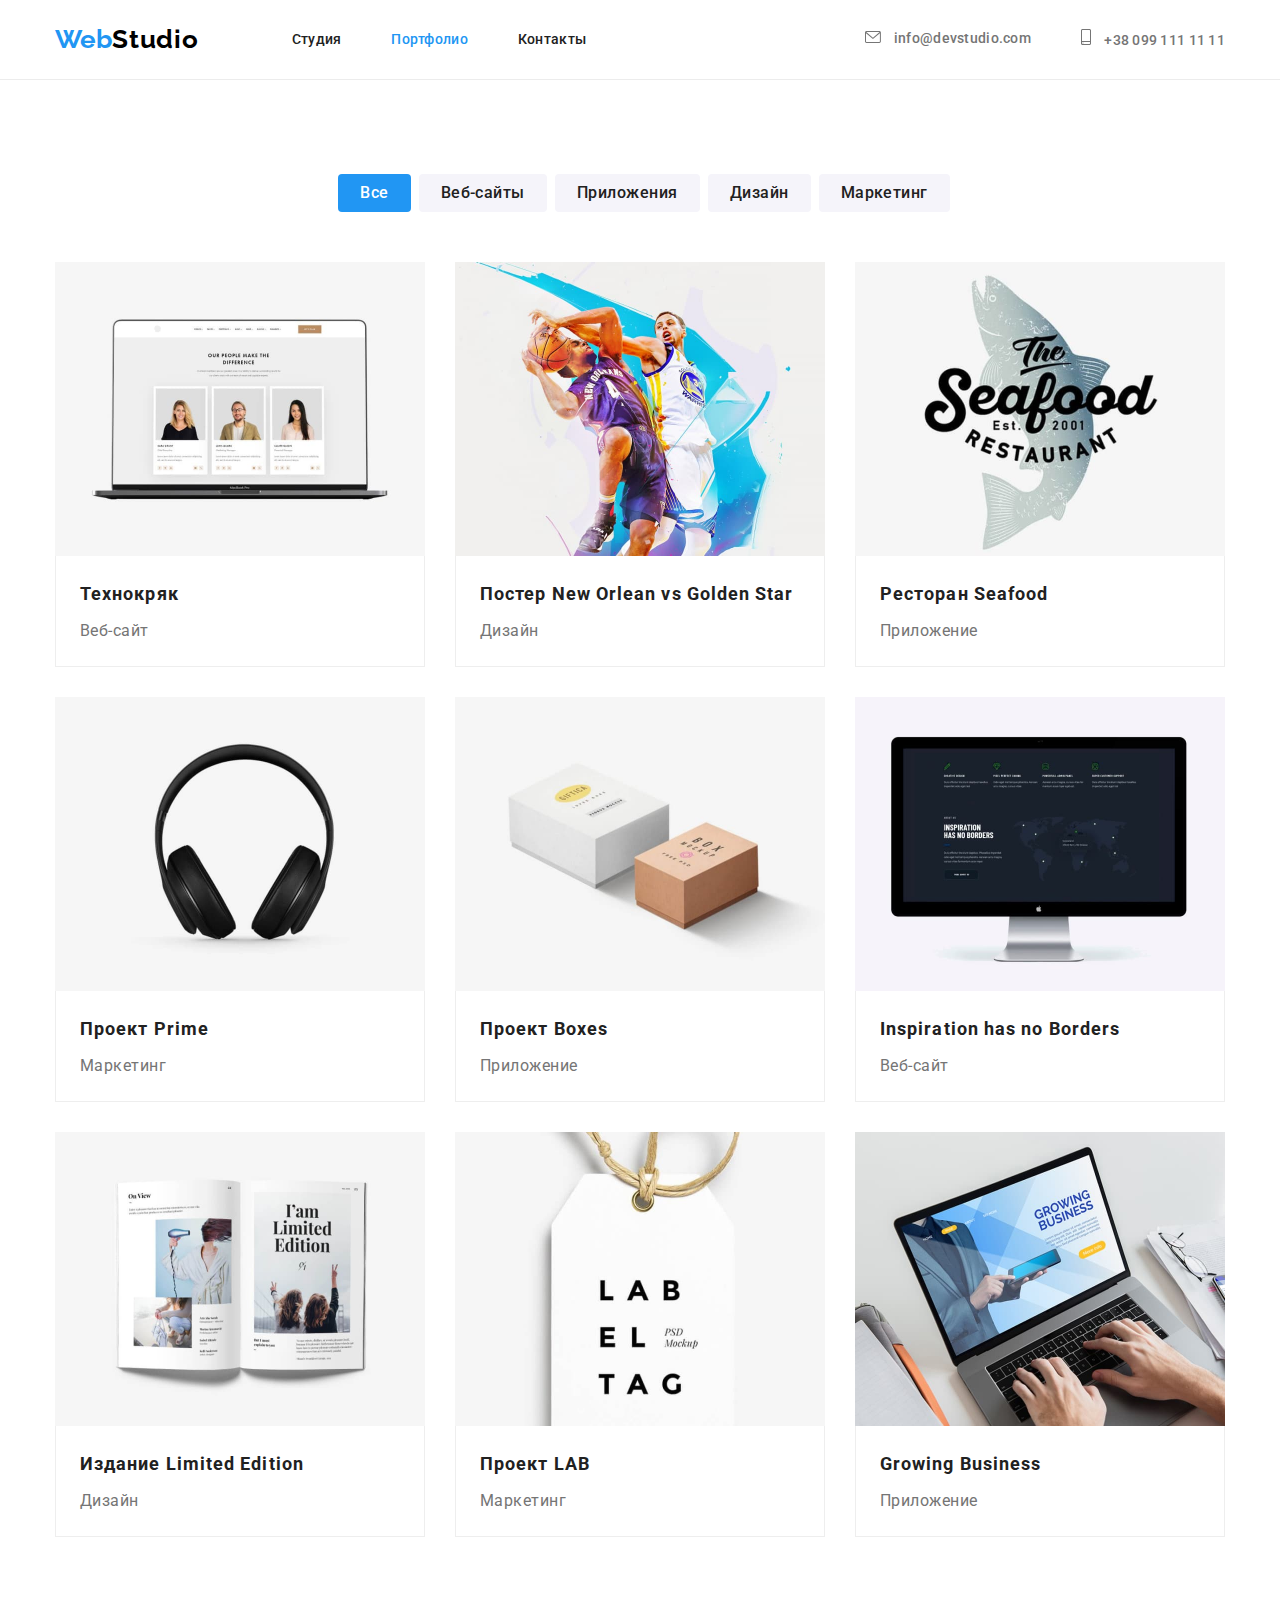
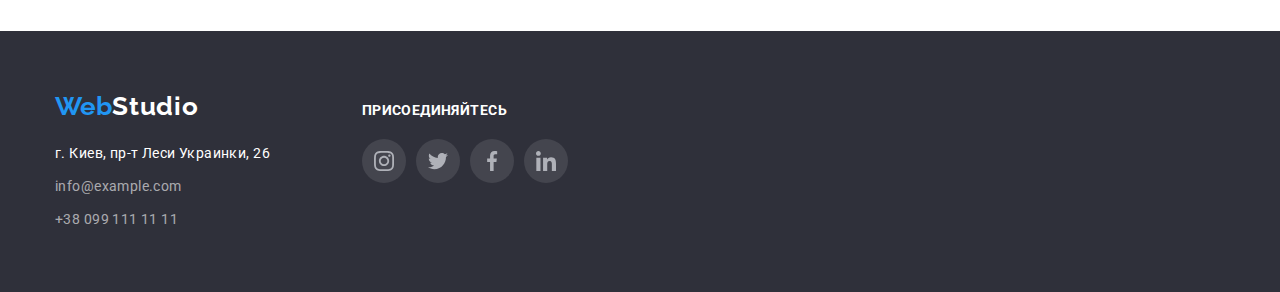
==== portfolio.html @ baddce09 "ss" ====
<!DOCTYPE html>
<html lang="en">
<head>
    <meta charset="UTF-8">
    <meta http-equiv="X-UA-Compatible" content="IE=edge">
    <meta name="viewport" content="width=device-width, initial-scale=1.0">
    <title>Portfolio</title>
    <link href="https://fonts.googleapis.com/css2?family=Raleway:wght@700&family=Roboto:wght@400;500;700;900&display=swap"
        rel="stylesheet">
        <link rel="stylesheet" href="https://cdnjs.cloudflare.com/ajax/libs/modern-normalize/1.1.0/modern-normalize.min.css">
    <link rel="stylesheet" href="./styles/style.css">
</head>
<body>
    <!---------------- header ------------------>
    
<header class="header">
    <div class="container container-header">

        <nav class="header-nav">
            <a href="./index.html" class="header-logo-color"> Web<span class="header-logo-black">Studio</span></a>
            <ul class="header-list list">

                <li class="header-item"> <a class="header-link" href="index.html">Студия</a></li>
                <li class="header-item"> <a class="header-link-another" href="./portfolio.html">Портфолио</a></li>
                <li class="header-item"> <a class="header-link" href="./index.html">Контакты</a></li>
            </ul>
        </nav>
        <div class="header-contacts">
        
            <ul class="header-content list">
                <li>
        
                    <a class="header-mailto" href="mailto:info@devstudio.com">
        
        
                        <svg class="svg-mailto" width="16" height="12">
                            <use href="./image/symbol-defs.svg#icon-envelope">
        
                            </use>
                        </svg>
                        info@devstudio.com</a>
                </li>
        
                <li class="dada">
                    <a class="header-tel " href="tel:+38 099 111 11 11">
        
                        <svg class="svg-tel" width="10" height="16">
                            <use href="./image/symbol-defs.svg#icon-smartphone">
        
                            </use>
                        </svg>
                        +38 099 111 11 11
                    </a>
                </li>
            </ul>
        </div>


    </div>
</header>


        <main>
            <!-------------- -SELECTION-PORTFOLIO-------------->
            
            <section class="section-portfolio">
                <div class="container">
                    <h1 hidden>Примеры работ</h1>
                    
                    <ul class="btn-item list">
                        <li class="btn-items"><button type="button" class="btn-list-another">Все</button></li>
                        <li class="btn-items"><button type="button" class="btn-list">Веб-сайты</button></li>
                        <li class="btn-items"><button type="button" class="btn-list">Приложения</button></li>
                        <li class="btn-items"><button type="button" class="btn-list">Дизайн</button></li>
                        <li class="btn-items"><button type="button" class="btn-list">Маркетинг</button></li>
                    </ul>
                    <ul class=" main-style list">
                        
                        <li class="main-heading">
        
                            <a href="" class="main-link">
                                <img  src="./image/image(0).jpg" alt="Список людей" width="370">
                                <div class="div-link">
                                    <h2 class="main-title">Технокряк</h2>
                                    <p class="main-text">Веб-сайт</p>
                                </div>
                                
                            </a>
                        </li>
                        <li class="main-heading">
                            <a href="" class="main-link">
                                <img src="./image/image (1).jpg" alt="Постер New Orlean vs Golden Star" width="370">
                                <div class="div-link">
                                    <h2 class="main-title">Постер <span lang="en">New Orlean vs Golden Star</span></h2>
                                    <p class="main-text">Дизайн</p>
                                </div>
                                
                            </a>
                        </li>
                        <li class="main-heading">
                            <a href="" class="main-link">
                                <img src="./image/image (2).jpg" alt="Пример работы ресторан Seafood" width="370">
                                <div class="div-link">
                                    <h2 class="main-title">Ресторан <span lang="en">Seafood</span></h2>
                                    <p class="main-text">Приложение</p>
                                </div>
                                
                            </a>
                        </li>
                        <li class="main-heading">
                            <a href="" class="main-link">
                                <img src="./image/image (3).jpg" alt="Наушники" width="370">
                                <div class="div-link">
                                    <h2 class="main-title">Проект <span lang="en">Prime</span></h2>
                                    <p class="main-text">Маркетинг</p>
                                </div>
                                
                            </a>
                        </li>
                        <li class="main-heading">
                            <a href="" class="main-link">
                                <img src="./image/image (4).jpg" alt=" Boxes" width="370">
                                <div class="div-link">
                                    <h2 class="main-title">Проект <span lang="en">Boxes</span></h2>
                                    <p class="main-text">Приложение</p>
                                </div>
                                
                            </a>
                        </li>
                        <li class="main-heading">
                            <a href="" class="main-link">
                                <img src="./image/image (5).jpg" alt=" Проект Inspiration has no Borders" width="370">
                                <div class="div-link">
                                    <h2 lang="en" class="main-title">Inspiration has no Borders</h2>
                                    <p class="main-text">Веб-сайт</p>
                                </div>
                               
                            </a>
                        </li>
                        <li class="main-heading">
                            <a href="" class="main-link">
                                <img src="./image/image (6).jpg" alt=" Проект Издание Limited Edition" width="370">
                                <div class="div-link">
                                    <h2 class="main-title">Издание <span lang="en">Limited Edition</span></h2>
                                    <p class="main-text">Дизайн</p>
                                </div>
                                
                            </a>
                        </li>
                        <li class="main-heading">
                            <a href="" class="main-link">
                                <img src="./image/image (7).jpg" alt="Проект LAB" width="370">
                                <div class="div-link">
                                    <h2 class="main-title">Проект <span lang="en">LAB</span></h2>
                                    <p class="main-text">Маркетинг</p>
                                </div>
                                
                            </a>
                        </li>
                        <li class="main-heading">
                            <a href="" class="main-link">
                                <img src="./image/image (8).jpg" alt=" Проект Growing Business" width="370">
                                <div class="div-link">
                                    <h2 lang="en" class="main-title">Growing Business</h2>
                                    <p class="main-text">Приложение</p>
                                </div>
                                
                            </a>
                        </li>
                    </ul>

                </div>
               

<!------------------SELECTION-PORTFOLIO---one-------------->


            
            </section>
        </main>

<footer class="footer">
    <div class="div-content container">
        <div class=" footer-divs">

            <a href="./index.html" class="header-logo-color">Web<span class="header-logo-color-white">Studio</span></a>

            <address class="footer-address">
                <ul class="footer-list list">
                    <li class="footer-items"><a class="footer-item" href="">г. Киев, пр-т Леси Украинки, 26</a></li>
                    <li class="footer-item"><a class="footer-mailto" href="mailto:info@example.com">info@example.com</a>
                    </li>
                    <li class="footer-item"><a class="footer-tel" href="tel:+38 099 111 11 11">+38 099 111 11 11</a>
                    </li>
                </ul>
            </address>

        </div>





        <div class="footer-div ">

            <h4 class="footer-content">присоединяйтесь</h4>
            <ul class="ul-subtitle-icons  list">
                <li class="li-subtitle-icon">
                    <a href="" class="a-subtitle-icon">
                        <svg class="svg-subtitle-icon" width="20" height="20">
                            <use href="./image/symbol-defs.svg#icon-instagram-2"></use>
                        </svg>
                    </a>
                </li>
                <li class="li-subtitle-icon">
                    <a href="" class="a-subtitle-icon">
                        <svg class="svg-subtitle-icon" width="20" height="20">
                            <use href="./image/symbol-defs.svg#icon-twitter"></use>
                        </svg>

                    </a>
                </li>
                <li class="li-subtitle-icon">
                    <a href="" class="a-subtitle-icon">
                        <svg class="svg-subtitle-icon" width="20" height="20">
                            <use href="./image/symbol-defs.svg#icon-facebook-1"></use>
                        </svg>


                    </a>
                </li>
                <li class="li-subtitle-icon">
                    <a href="" class="a-subtitle-icon">
                        <svg class="svg-subtitle-icon" width="20" height="20">
                            <use href="./image/symbol-defs.svg#icon-linkedin-1"></use>
                        </svg>

                    </a>
                </li>

            </ul>

        </div>






    </div>


</footer>


</body>
</body>
</html>
---- styles/style.css ----
:root {
    --header-color: #000000;
    --first-title-color: #212121;
    --second-title-color: #757575;
    --first-btn-color: #2196f3;
    --second-btn-color: #ffffff;
    --background-color: #2F303A;
    --background-color-next: #F5F4FA;
}
p, 
h1,
h2,
h3,
h4,
h5,
h6,
ul {
    margin: 0;
    padding: 0;
}

body {
    margin: 0;
    font-family: "Roboto", sans-serif;
}

a {
    text-decoration: none;
}
img {
    display: block;
}
.list {
    list-style: none;
}
.container {
    width: 1200px;
    padding-left: 15px;
    padding-right: 15px;
    margin: 0 auto;

}



/* ---------------------------------------------HEADER------------------------------- */






.header {
    border-bottom-width: 1px;
    border-bottom-style: solid;
    border-bottom-color: #ECECEC;;
    
    padding-top:24px ;
    padding-bottom: 24px;
}

.header-logo-black {
    font-family: 'Raleway';
    font-style: normal;
    font-weight: 700;
    font-size: 26px;
    line-height: 1.19;
    letter-spacing: 0.03em;
    color: var(--header-color);
}

.header-logo-color-white {
font-family: 'Raleway';
font-style: normal;
font-weight: 700;
font-size: 26px;
line-height: 1.19;
letter-spacing: 0.03em;
color: var(--second-btn-color);
}


.header-logo-color {
    font-family: "Raleway";
    font-style: normal;
    font-weight: 700;
    margin-right: 93px;
    font-size: 26px;
    line-height: 1.19;
    color: var(--first-btn-color)
    
}

.header-link {
    font-weight: 500;
    font-size: 14px;
    line-height: 1.14;
    letter-spacing: 0.02em;
    color: var(--first-title-color);
}

.header-link-another {
    font-weight: 500;
    font-size: 14px;
    line-height: 1.14;
    letter-spacing: 0.02em;
    color: var(--first-btn-color);
}

.header-content, .header-list {
    display: flex;
}
 .container-header, .header-nav {
    display: flex;
    align-items: center;
    
}
.header-contacts {
    margin-left: auto;
}
.header-mailto {
    margin-right: 50px;
}
.header-item {
    margin-right: 50px;
}

.header-link:hover,
.header-link:focus,
.header-logo-black:hover,
.header-logo-black:focus,
.header-logo-color-white:hover,
.header-logo-color-white:focus
 {
    color: var(--first-btn-color);
}

.header-tel,
.header-mailto
 {
    font-weight: 500;
    font-size: 14px;
    line-height: 1.14;
    letter-spacing: 0.02em;
    color: var(--second-title-color);
}

.header-mailto:hover,
.header-tel:hover,
.header-mailto:focus,
.header-tel:focus, 
.header-logo-black:hover, 
.header-logo-black:focus
{
    color: var(--first-btn-color);
}

.svg-tel, .svg-mailto{
    fill: currentColor;
    

}

.svg-mailto, .svg-tel {
   margin-right:10px ;
}
   
 

/* ---------------------------------------------SELECTION-ONE----------------------- */

.selection-title {
    width: 696px;
    margin: 0 auto 30px;

    font-weight: 900;
    font-size: 44px;
    line-height: 1.36;
    text-align: center;
    letter-spacing: 0.06em;
    text-transform: uppercase;
    color: var(--second-btn-color);

}

.selection-btn {
font-family: inherit;
font-weight: 700;
font-size: 16px;
line-height: 1.9;
text-align: center;
letter-spacing: 0.06em;

cursor: pointer;
border: none;
border-radius: 4px;

padding: 10px 32px;
min-width: 200px;
display: block;
margin: 0 auto;

color: var(--second-btn-color);
background-color: var(--first-btn-color);
    
}

.btn-list
{
    
color: var(--first-title-color);
background-color: #F5F4FA;
}
.selection-one {
margin-left: auto;
margin-right: auto;
max-width: 1600px;
padding-top: 200px;
padding-bottom: 200px;
background-color: var(--background-color)
}

.selection-one {
    background-image:linear-gradient(
        to right,
        rgba(47, 48, 58, 0.4),
        rgba(47, 48, 58, 0.4)),
    url(../image/Img\ index\(4\).jpg);
    background-repeat: no-repeat;
    background-position: center;
}
/* --------------------------------------------SELECTION-TWO---------------------------------- */

.hero-title {
    
 margin-top: 0px;
   margin-bottom: 10px;

    font-weight: 700;
    font-size: 14px;
    line-height: 1.14;
    letter-spacing: 0.03em;
    text-transform: uppercase;
    color: var(--first-title-color);
}

.hero-text {
  
    font-weight: 400;
    font-size: 14px;
    line-height: 1.71;
    letter-spacing: 0.03em;
    color: var(--second-title-color);
}
.hero-item {
    width: 270px;
  
}
.selection-two {
   
padding-top: 94px;
padding-bottom: 94px;
   
}
.hero-list {
    
    display: flex; 
}
.hero-item:not(:last-child) {
margin-right: 30px;
}




.div-svg {
display: flex;
justify-content: center;
align-items: center;

width: 270px;
height: 120px;
margin-bottom: 30px;
border-radius: 4px;

background-color: var(--background-color-next);

}



/* ------------------------------------------------------------SELECTION-THREE---------------------------- */




.selection-three {
   
    padding-bottom: 94px;
}

.headline {
    
    margin-top: 0px;
    margin-bottom: 50px;
    font-weight: 700;
    font-size: 36px;
    line-height: 1.16;
    text-align: center;
    
    letter-spacing: 0.03em;
    color: var(--first-title-color);
}


.list-photo:not(:last-child) {
    
    margin-right: 30px;
}
.photo {
    
    display: flex;
}











/* ------------------------------------------SELECTION-FOUR--------------------------------------- */

.headline-four {
    
    
    margin-bottom: 50px;

    font-weight: 700;
    font-size: 36px;
    line-height: 1.16;
    text-align: center;
    
    letter-spacing: 0.03em;
    color: var(--first-title-color);
}

.subtitle-list {
    
     display: flex; 
}
.subtitle-icon:not(:last-child) {
    margin-right: 30px;
    
}

.div-text {
    padding-top: 30px;
    padding-bottom: 30px;
    
}
.headline-one
{
    padding-top: 94px;
    padding-bottom: 94px;
    background-color: var(--background-color-next);
}

.subtitle-icon {
    box-shadow: 0px 1px 3px rgba(0, 0, 0, 0.12),
    0px 1px 1px rgba(0, 0, 0, 0.14),
    0px 2px 1px rgba(0, 0, 0, 0.2);
    border-radius: 0px 0px 4px 4px;
    width: 270px;
    background-color: var(--second-btn-color);
}
.subtitle {
    margin-top: 0px;
    margin-bottom: 10px;
    font-weight: 500;
    font-size: 16px;
    line-height: 1.18;
    letter-spacing: 0.03em;
    color: var(--first-title-color);
    text-align: center;
}

.subtitle-text {
    
    font-size: 16px;
    line-height: 1.18;
    letter-spacing: 0.03em;
    color: var(--second-title-color);
    text-align: center;
    
}

.a-subtitle-icon {
    width: 44px;
    height: 44px;

    border-radius: 50%;
    display: flex;
    align-items: center;
    justify-content: center;
    color: #afb1b8;
   background: rgba(255, 255, 255, 0.1);
}
.ul-subtitle-icon
{
    margin-top: 16px;
    display: flex;
    justify-content: center;
}
.li-subtitle-icon + .li-subtitle-icon
{
    margin-left: 10px;
}
.svg-subtitle-icon {
   fill: currentColor;
   color: --;
}

.a-subtitle-icon:hover,
.a-subtitle-icon:focus {
    background-color: var(--first-btn-color);
    color: var(--second-btn-color);
}

.svg-footer {
    color: var(--second-btn-color);
}
/* ------------------SELECTION---FIFE------------- */


.section-fife {
    padding-top: 94px;
    padding-bottom: 94px;
}

.selection-client-list {
    display: flex;

}

.selection-client+.selection-client {
    margin-left: 30px;
}


.selection-icon {
    width: 170px;
    height: 92px;
    border: 1px solid #AFB1B8;
    border-radius: 4px;
    align-items: center;
    cursor: pointer;
    justify-content: center;
    display: flex;
    color: #afb1b8;

}

.selection-icon:hover,
.selection-icon:focus {
    color: var(--first-btn-color);
    border-color: var(--first-btn-color);
}

.selection-svg {
    fill: currentColor;
}




/* ----------------------------------------FOOTER------------------------------------- */









.footer {
  
    padding-top: 60px;
    padding-bottom: 60px;
    background-color: var(--background-color)
}


.footer-items, .footer-item:not(:last-child)
{margin-bottom: 9px;

}

.footer-item  {
    
    font-style: normal;
    font-size: 14px;
    line-height: 1.71;
    letter-spacing: 0.03em;
    color: var(--second-btn-color);
}
.footer-items {
    margin-top: 20px;
}
.footer-mailto {
    
    font-style: normal;
    font-size: 14px;
    line-height: 1.71;
    letter-spacing: 0.03em;
    color: rgba(255, 255, 255, 0.6);
}

.footer-tel {
    font-style: normal;
    font-size: 14px;
    line-height: 1.71;
    letter-spacing: 0.03em;
    color: rgba(255, 255, 255, 0.6);
}


.footer-mailto:hover,
.footer-mailto:focus,
.footer-tel:hover,
.footer-tel:focus {
    color: var(--first-btn-color);
}


.footer-content {
    
    margin-bottom: 20px;
    font-style: normal;
    font-weight: 700;
    font-size: 14px;
    line-height: 1.14;
    letter-spacing: 0.03em;
    text-transform: uppercase;
    color: var(--second-btn-color);
}


.footer-div {
    margin-left: 70px;
    height: 80px;
    justify-content: baseline;
    display: flex;
    flex-direction: column;

}


.ul-subtitle-icons {
    display: flex;
    justify-content: center;
}


.div-content {
    display: flex;
    align-items: baseline;
}

/* ------------------SELECTION-PORTFOLIO------------ */

.btn-list-another {
    font-family: inherit;
    font-style: normal;
    font-weight: 500;
    font-size: 16px;
    line-height: 1.62;
    text-align: center;
    letter-spacing: 0.03em;
    cursor: pointer;
    border: none;
    border-radius: 4px;
    padding: 6px 22px;
    background-color: var(--first-btn-color);
    color: var(--second-btn-color);
}


.btn-list {
    font-family: inherit;
    font-style: normal;
    font-weight: 500;
    font-size: 16px;
    line-height: 1.62;
    text-align: center;
    letter-spacing: 0.03em;
    cursor: pointer;
    border: none;
    border-radius: 4px;
    padding: 6px 22px;
    color: var(--first-title-color);
}
.btn-list:hover,
.btn-list:focus {
    background-color: var(--first-btn-color);
    color: var(--second-btn-color);
}


.btn-item, .btn-items + .btn-items {
    margin-left: 8px;
}


.btn-item {
    
    margin-top: 0;
    margin-bottom: 50px;
    display: flex;
    justify-content: center;
   
}
.main-style {

    display: flex;
    flex-wrap: wrap;

   
}
 

.main-heading{
    
margin-right: 30px;
margin-bottom: 30px;
width: 370px;


}

.main-heading:nth-child(3n) {
    margin-right: 0;
}

.main-heading:not(:nth-child(-n + 6)){
    margin-bottom: 0px;
}


/* ------------------SELECTION-PORTFOLIO---one------------ */
.section-portfolio {
    
    padding-top: 94px;
    padding-bottom: 94px;

}

.main-title {
   
    margin-bottom: 4px;
    font-weight: 700;
    font-size: 18px;
    line-height: 2;
    letter-spacing: 0.06em;
    color: var(--first-title-color);
}

.main-text {
   
    font-size: 16px;
    line-height: 1.88;
    letter-spacing: 0.03em;
    color: var(--second-title-color);
}
.div-link  {
    padding: 20px 24px;
    border: 1px solid #EEEEEE;
    border-top: 0;
    
}


.main-link {
    display: block
}

.main-link:hover,
.main-link:focus {
    box-shadow: 0px 1px 1px rgba(0, 0, 0, 0.12),
    0px 4px 4px rgba(0, 0, 0, 0.06),
    1px 4px 6px rgba(0, 0, 0, 0.16);
}
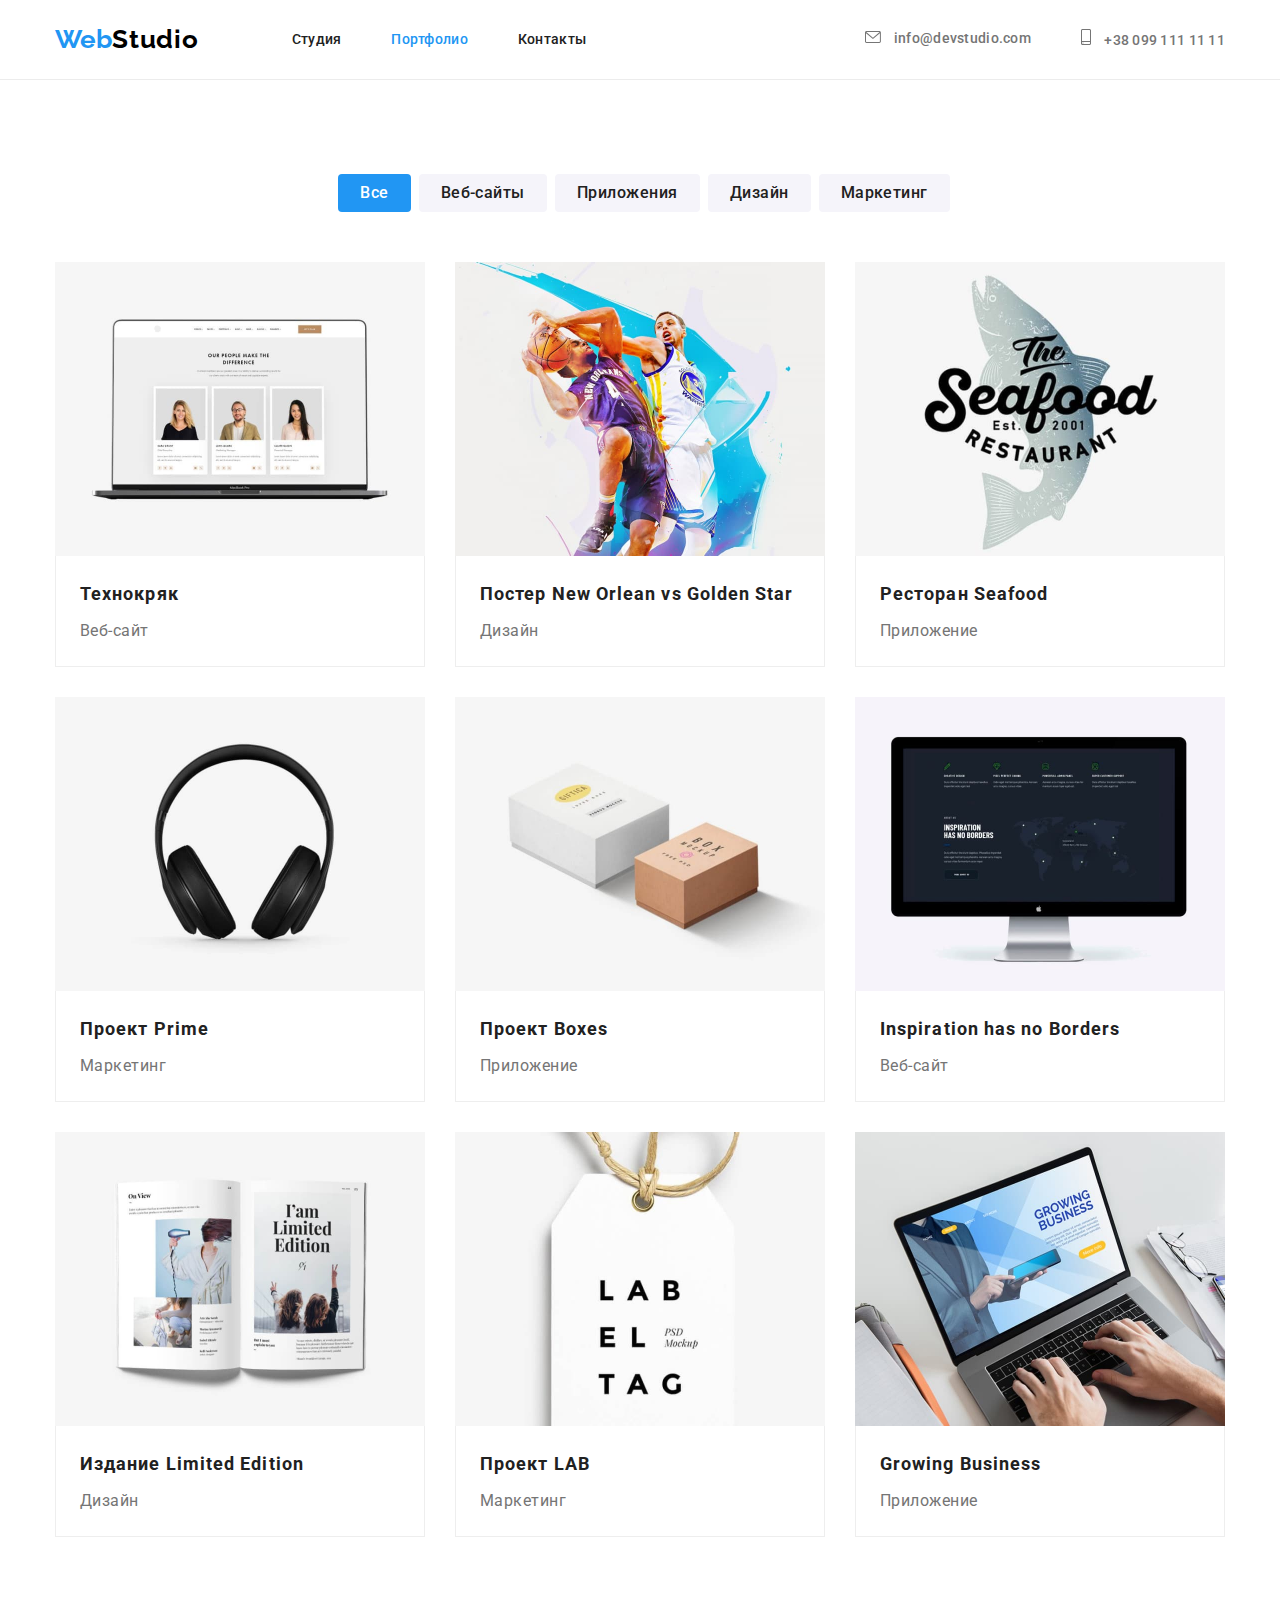
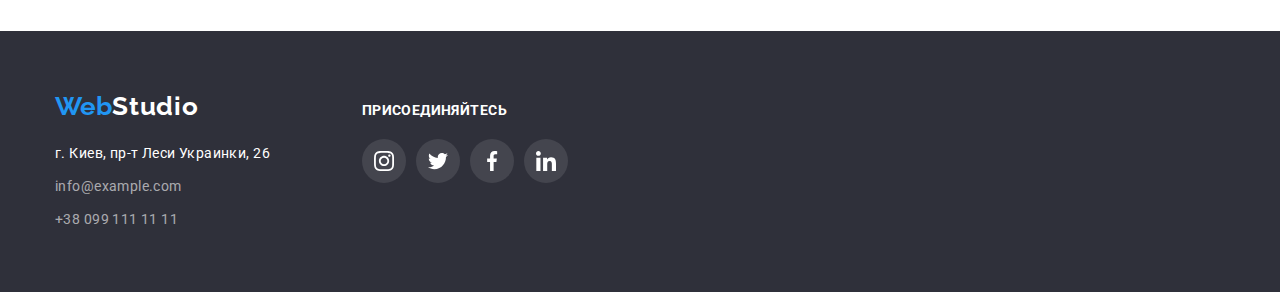
==== commit 372174df: "dd" ====
--- a/portfolio.html
+++ b/portfolio.html
@@ -207,14 +207,14 @@
             <ul class="ul-subtitle-icons  list">
                 <li class="li-subtitle-icon">
                     <a href="" class="a-subtitle-icon">
-                        <svg class="svg-subtitle-icon" width="20" height="20">
+                        <svg class="svg-subtitle-icon svg-footer" width="20" height="20">
                             <use href="./image/symbol-defs.svg#icon-instagram-2"></use>
                         </svg>
                     </a>
                 </li>
                 <li class="li-subtitle-icon">
                     <a href="" class="a-subtitle-icon">
-                        <svg class="svg-subtitle-icon" width="20" height="20">
+                        <svg class="svg-subtitle-icon svg-footer" width="20" height="20">
                             <use href="./image/symbol-defs.svg#icon-twitter"></use>
                         </svg>
 
@@ -222,7 +222,7 @@
                 </li>
                 <li class="li-subtitle-icon">
                     <a href="" class="a-subtitle-icon">
-                        <svg class="svg-subtitle-icon" width="20" height="20">
+                        <svg class="svg-subtitle-icon svg-footer" width="20" height="20">
                             <use href="./image/symbol-defs.svg#icon-facebook-1"></use>
                         </svg>
 
@@ -231,7 +231,7 @@
                 </li>
                 <li class="li-subtitle-icon">
                     <a href="" class="a-subtitle-icon">
-                        <svg class="svg-subtitle-icon" width="20" height="20">
+                        <svg class="svg-subtitle-icon svg-footer" width="20" height="20">
                             <use href="./image/symbol-defs.svg#icon-linkedin-1"></use>
                         </svg>
 
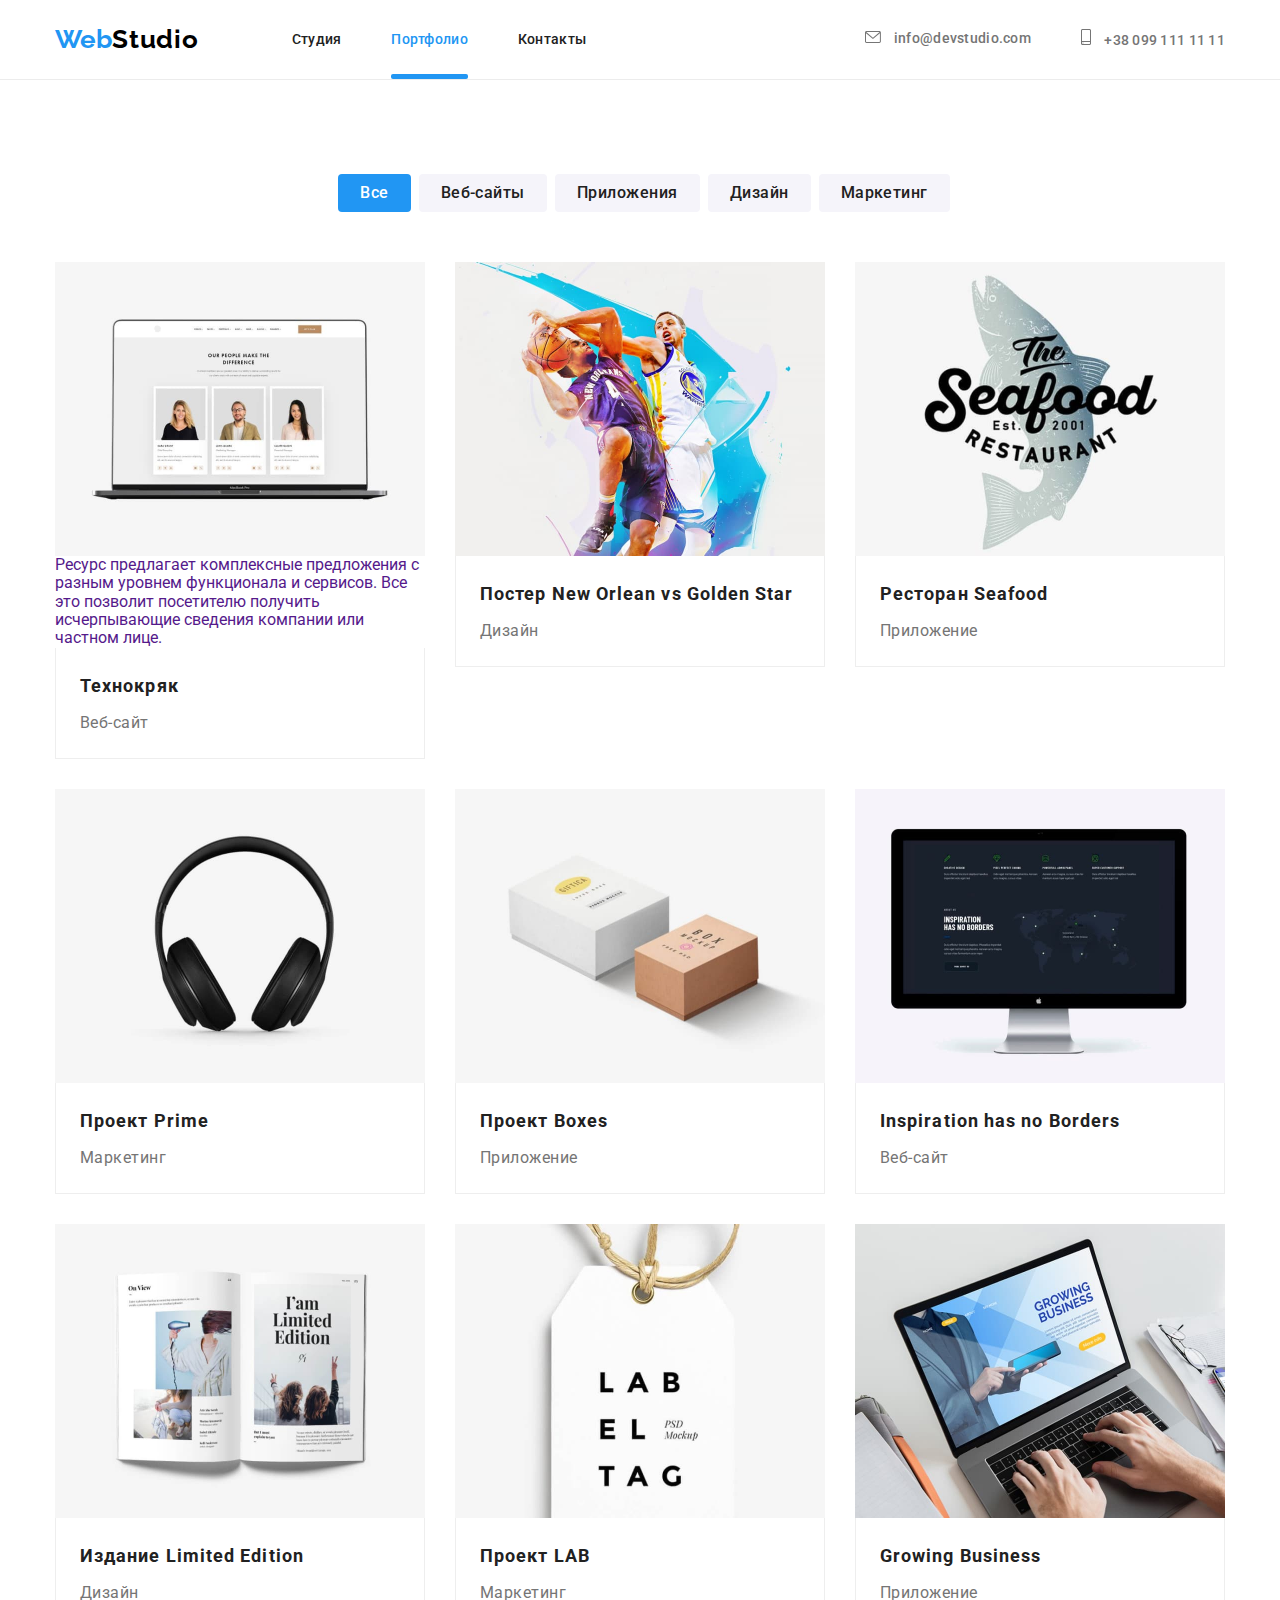
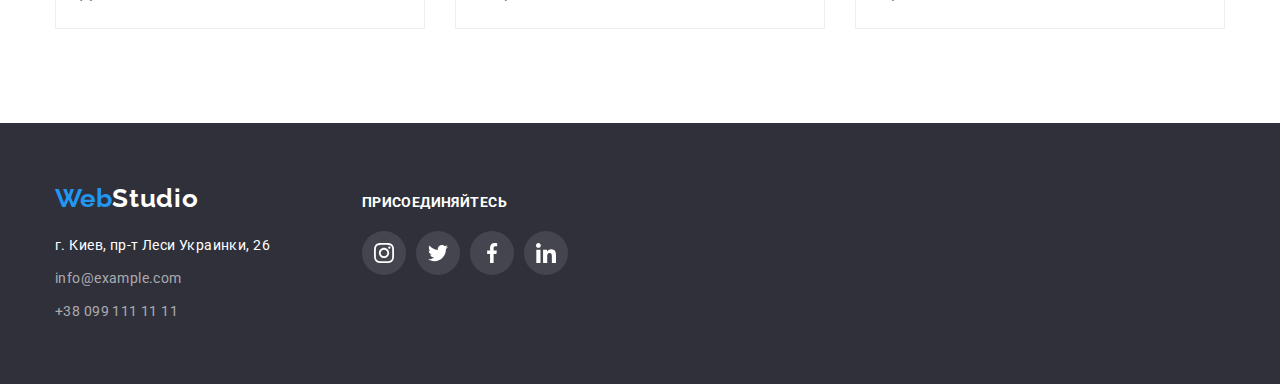
==== commit 91877ee8: "ss" ====
--- a/portfolio.html
+++ b/portfolio.html
@@ -79,7 +79,16 @@
                         <li class="main-heading">
         
                             <a href="" class="main-link">
-                                <img  src="./image/image(0).jpg" alt="Список людей" width="370">
+                                <div class="div-all">
+                                    <img src="./image/image(0).jpg" alt="Список людей" width="370">
+                                    <div class="div-contents">
+                                        <p class="p-texts">Ресурс предлагает комплексные предложения с разным уровнем функционала и сервисов. Все это
+                                            позволит посетителю получить
+                                            исчерпывающие сведения компании или частном лице.</p>
+                                    </div>
+                                </div>
+                                
+                                
                                 <div class="div-link">
                                     <h2 class="main-title">Технокряк</h2>
                                     <p class="main-text">Веб-сайт</p>
--- a/styles/style.css
+++ b/styles/style.css
@@ -6,6 +6,7 @@
     --second-btn-color: #ffffff;
     --background-color: #2F303A;
     --background-color-next: #F5F4FA;
+    --timing-function:cubic-bezier(0.4, 0, 0.2, 1)
 }
 p, 
 h1,
@@ -45,9 +46,27 @@
 
 /* ---------------------------------------------HEADER------------------------------- */
 
-
-
-
+.header-link-another {
+transition: color 2500ms cubic-bezier(0.4, 0, 0.2, 1);
+    padding-bottom: 32px;
+    position: relative;
+}
+.header-link-another::after {
+position: absolute;
+left: 0;
+bottom: 0%;
+content: '';
+
+width: 100%;
+height: 5px;
+background-color: var(--first-btn-color);
+border-radius: 2px;
+transition: color 250ms cubic-bezier(0.4, 0, 0.2, 1);
+}
+
+.header-link {
+
+}
 
 
 .header {
@@ -60,6 +79,7 @@
 }
 
 .header-logo-black {
+    transition: color 250ms var(--timing-function);
     font-family: 'Raleway';
     font-style: normal;
     font-weight: 700;
@@ -70,6 +90,7 @@
 }
 
 .header-logo-color-white {
+    transition: color 250ms var(--timing-function);
 font-family: 'Raleway';
 font-style: normal;
 font-weight: 700;
@@ -92,6 +113,8 @@
 }
 
 .header-link {
+    padding-bottom: 32px;
+    transition: color 250ms var(--timing-function);
     font-weight: 500;
     font-size: 14px;
     line-height: 1.14;
@@ -100,6 +123,7 @@
 }
 
 .header-link-another {
+padding-bottom: 32px;
     font-weight: 500;
     font-size: 14px;
     line-height: 1.14;
@@ -132,17 +156,20 @@
 .header-logo-color-white:hover,
 .header-logo-color-white:focus
  {
+    transition: color 250ms var(--timing-function);
     color: var(--first-btn-color);
 }
 
 .header-tel,
 .header-mailto
  {
+    
     font-weight: 500;
     font-size: 14px;
     line-height: 1.14;
     letter-spacing: 0.02em;
     color: var(--second-title-color);
+    transition: color 250ms var(--timing-function);
 }
 
 .header-mailto:hover,
@@ -152,6 +179,7 @@
 .header-logo-black:hover, 
 .header-logo-black:focus
 {
+transition: color 250ms var(--timing-function);
     color: var(--first-btn-color);
 }
 
@@ -229,6 +257,20 @@
     background-repeat: no-repeat;
     background-position: center;
 }
+
+
+
+
+
+
+
+
+
+
+
+
+
+
 /* --------------------------------------------SELECTION-TWO---------------------------------- */
 
 .hero-title {
@@ -321,9 +363,34 @@
     
     display: flex;
 }
-
-
-
+.p-text {
+  
+    font-weight: 700;
+    font-size: 14px;
+    line-height: 1.14;
+    
+    
+    letter-spacing: 0.03em;
+    text-transform: uppercase;
+    color: var(--second-btn-color);
+}
+
+
+
+.div-style {
+    display: flex;
+    justify-content: center;
+    align-items: center;
+
+    width: 370px;
+    height: 70px;
+    bottom: 0;
+    position: absolute;
+    background: rgba(47, 48, 58, 0.8);
+}
+.div-content-one {
+    position: relative;
+}
 
 
 
@@ -335,8 +402,6 @@
 /* ------------------------------------------SELECTION-FOUR--------------------------------------- */
 
 .headline-four {
-    
-    
     margin-bottom: 50px;
 
     font-weight: 700;
@@ -398,17 +463,7 @@
     
 }
 
-.a-subtitle-icon {
-    width: 44px;
-    height: 44px;
-
-    border-radius: 50%;
-    display: flex;
-    align-items: center;
-    justify-content: center;
-    color: #afb1b8;
-   background: rgba(255, 255, 255, 0.1);
-}
+
 .ul-subtitle-icon
 {
     margin-top: 16px;
@@ -417,22 +472,31 @@
 }
 .li-subtitle-icon + .li-subtitle-icon
 {
+    
     margin-left: 10px;
 }
-.svg-subtitle-icon {
-   fill: currentColor;
-   color: --;
-}
-
+
+.a-subtitle-icon
+{
+    background-color: var(--first-btn-color);
+    transition: color 250ms var(--timing-function), 
+    background-color 250ms var(--timing-function);
+    
+}
 .a-subtitle-icon:hover,
 .a-subtitle-icon:focus {
+    
+    transition: color 250ms var(--timing-function),
+    background-color 250ms var(--timing-function);
+    
     background-color: var(--first-btn-color);
     color: var(--second-btn-color);
 }
-
-.svg-footer {
-    color: var(--second-btn-color);
-}
+.li-subtitle-icon{
+
+}
+
+
 /* ------------------SELECTION---FIFE------------- */
 
 
@@ -452,6 +516,8 @@
 
 
 .selection-icon {
+    transition:color 250ms var(--timing-function),
+    border-color 250ms var(--timing-function);
     width: 170px;
     height: 92px;
     border: 1px solid #AFB1B8;
@@ -463,9 +529,16 @@
     color: #afb1b8;
 
 }
+.selection-client{
+    
+
+}
 
 .selection-icon:hover,
 .selection-icon:focus {
+    transition:color 250ms var(--timing-function), 
+    border-color 250ms var(--timing-function) ;
+    
     color: var(--first-btn-color);
     border-color: var(--first-btn-color);
 }
@@ -509,10 +582,11 @@
     color: var(--second-btn-color);
 }
 .footer-items {
+    
     margin-top: 20px;
 }
 .footer-mailto {
-    
+    transition: color 250ms var(--timing-function);
     font-style: normal;
     font-size: 14px;
     line-height: 1.71;
@@ -521,6 +595,8 @@
 }
 
 .footer-tel {
+    transition: color 250ms var(--timing-function);
+    
     font-style: normal;
     font-size: 14px;
     line-height: 1.71;
@@ -569,11 +645,35 @@
 .div-content {
     display: flex;
     align-items: baseline;
-}
-
+
+
+}
+.svg-footer {
+
+    color: var(--second-btn-color);
+}
+.svg-subtitle-icon {
+    
+    fill: currentColor;
+    
+}
+.a-subtitle-icon {
+    
+    width: 44px;
+    height: 44px;
+
+    border-radius: 50%;
+    display: flex;
+    align-items: center;
+    justify-content: center;
+    color: #afb1b8;
+    background: rgba(255, 255, 255, 0.1);
+}
 /* ------------------SELECTION-PORTFOLIO------------ */
 
 .btn-list-another {
+   
+    font-style: normal;
     font-family: inherit;
     font-style: normal;
     font-weight: 500;
@@ -587,10 +687,14 @@
     padding: 6px 22px;
     background-color: var(--first-btn-color);
     color: var(--second-btn-color);
+    transition: color 250ms var(--timing-function),
+    background-color 250ms var(--timing-function);
 }
 
 
 .btn-list {
+    transition: color 250ms var(--timing-function),
+    background-color 250ms var(--timing-function);
     font-family: inherit;
     font-style: normal;
     font-weight: 500;
@@ -606,6 +710,9 @@
 }
 .btn-list:hover,
 .btn-list:focus {
+    transition: color 250ms var(--timing-function),
+    background-color 250ms var(--timing-function);
+   
     background-color: var(--first-btn-color);
     color: var(--second-btn-color);
 }
@@ -649,6 +756,9 @@
 .main-heading:not(:nth-child(-n + 6)){
     margin-bottom: 0px;
 }
+
+
+
 
 
 /* ------------------SELECTION-PORTFOLIO---one------------ */
@@ -685,6 +795,7 @@
 
 
 .main-link {
+    
     display: block
 }
 
@@ -699,3 +810,73 @@
 
 
 
+.btn-modal {
+        
+    
+    width: 30px;
+    height: 30px;
+
+    border-radius: 50%;
+    background: var(--second-btn-color);
+    border: 1px solid rgba(0, 0, 0, 0.1);
+    box-sizing: border-box;
+    position: relative;
+    
+    color: var(--header-color);
+    
+    margin-top: 8px;
+    margin-right: 8px;
+    
+    cursor: pointer;
+    transition: fill 250ms var(--timing-function)
+}
+
+
+/* .clas-svg:hover,.btn-modal:hover,
+.clas-svg:focus,.btn-modal:focus {
+    fill: var(--first-btn-color);
+    transition: fill 250ms var(--timing-function)
+} */
+
+
+
+
+.modal {
+    display: flex;
+    justify-content: flex-end;
+    align-items: flex-start;
+
+    position: absolute;
+    top: 50%;
+    left: 50%;
+
+    min-width: 528px;
+    min-height: 581px;
+    transform: translate(-50%, -50%);
+    transition: 2500ms var(--timing-function);
+
+    
+    background: var(--second-btn-color);
+    box-shadow: 0px 1px 3px rgba(0, 0, 0, 0.12),
+        0px 1px 1px rgba(0, 0, 0, 0.14),
+        0px 2px 1px rgba(0, 0, 0, 0.2);
+    border-radius: 4px;
+}
+.overlay {
+
+    transition:  250ms var(--timing-function);
+    position: fixed;
+    top: 0;
+    left: 0;
+
+    width: 100%;
+    height: 100%;
+    background-color: rgba(0, 0, 0, 0.2);
+
+
+}
+
+.overlay.is-hidden {
+    opacity: 0;
+    pointer-events: none;
+}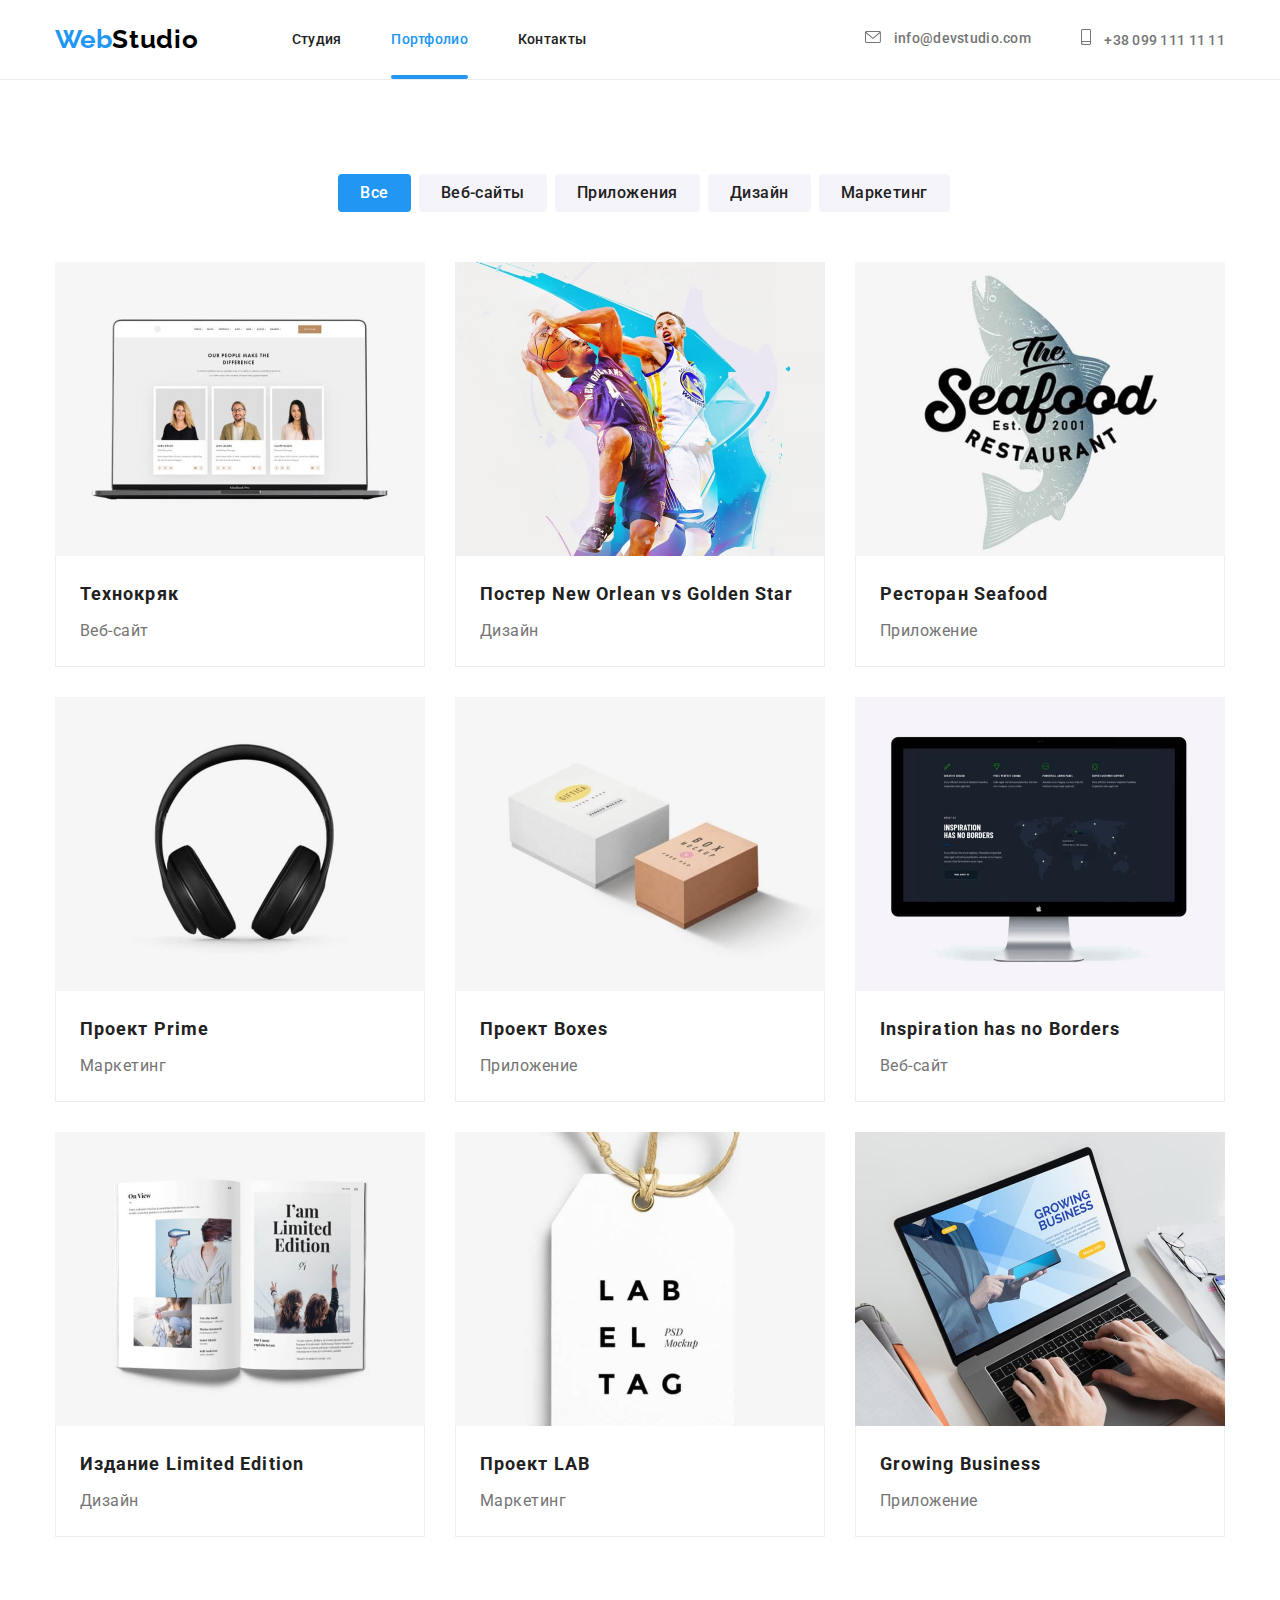
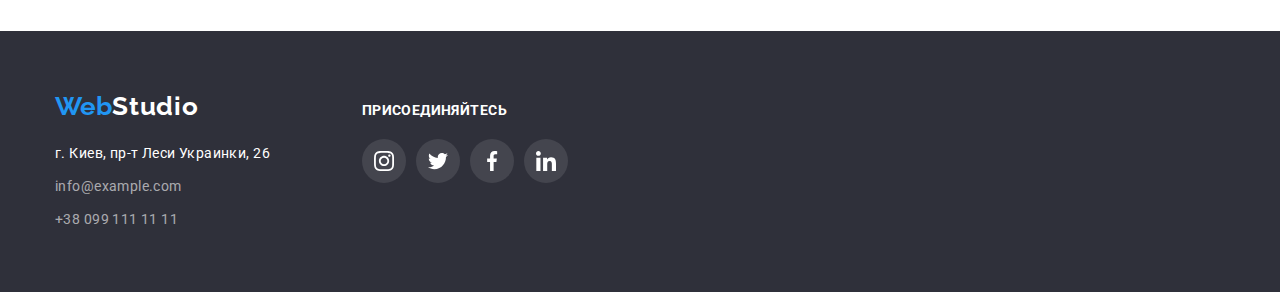
==== commit f25a410c: "ss" ====
--- a/portfolio.html
+++ b/portfolio.html
@@ -84,7 +84,7 @@
                                     <div class="div-contents">
                                         <p class="p-texts">Ресурс предлагает комплексные предложения с разным уровнем функционала и сервисов. Все это
                                             позволит посетителю получить
-                                            исчерпывающие сведения компании или частном лице.</p>
+                                            исчерпывающие сведения o компании или частном лице.</p>
                                     </div>
                                 </div>
                                 
--- a/styles/style.css
+++ b/styles/style.css
@@ -47,7 +47,8 @@
 /* ---------------------------------------------HEADER------------------------------- */
 
 .header-link-another {
-transition: color 2500ms cubic-bezier(0.4, 0, 0.2, 1);
+transition: color 250ms cubic-bezier(0.4, 0, 0.2, 1);
+padding-top: 32px;
     padding-bottom: 32px;
     position: relative;
 }
@@ -58,14 +59,15 @@
 content: '';
 
 width: 100%;
-height: 5px;
+height: 4px;
 background-color: var(--first-btn-color);
 border-radius: 2px;
 transition: color 250ms cubic-bezier(0.4, 0, 0.2, 1);
 }
 
 .header-link {
-
+padding-top: 32px;
+padding-bottom: 32px;
 }
 
 
@@ -757,8 +759,52 @@
     margin-bottom: 0px;
 }
 
-
-
+.div-all {
+    
+    
+}
+.div-all {
+position: relative;
+}
+   
+.div-contents {
+   top: 0;
+   left: 0;
+    
+    position: absolute;
+    width: 100%;
+    height: 100%;
+    background: rgba(33, 150, 243, 0.9);
+    transition: 250ms var(--timing-function);
+    opacity: 0;
+
+}
+.main-link:hover .div-contents {
+    transition: 250ms var(--timing-function);
+    opacity: 1;
+}
+
+.p-texts {
+    /* padding: 64px 24px;
+    box-sizing: border-box; */
+
+    width: 322px;
+    height: 168px;
+    transform: translate(24px, 63px);
+    
+    font-style: normal;
+    
+
+    font-weight: 400;
+    font-size: 18px;
+    line-height: 1.56;
+    letter-spacing: 0.03em;
+    color: var(--second-btn-color);
+   
+}
+.main-link {
+   
+}
 
 
 /* ------------------SELECTION-PORTFOLIO---one------------ */
